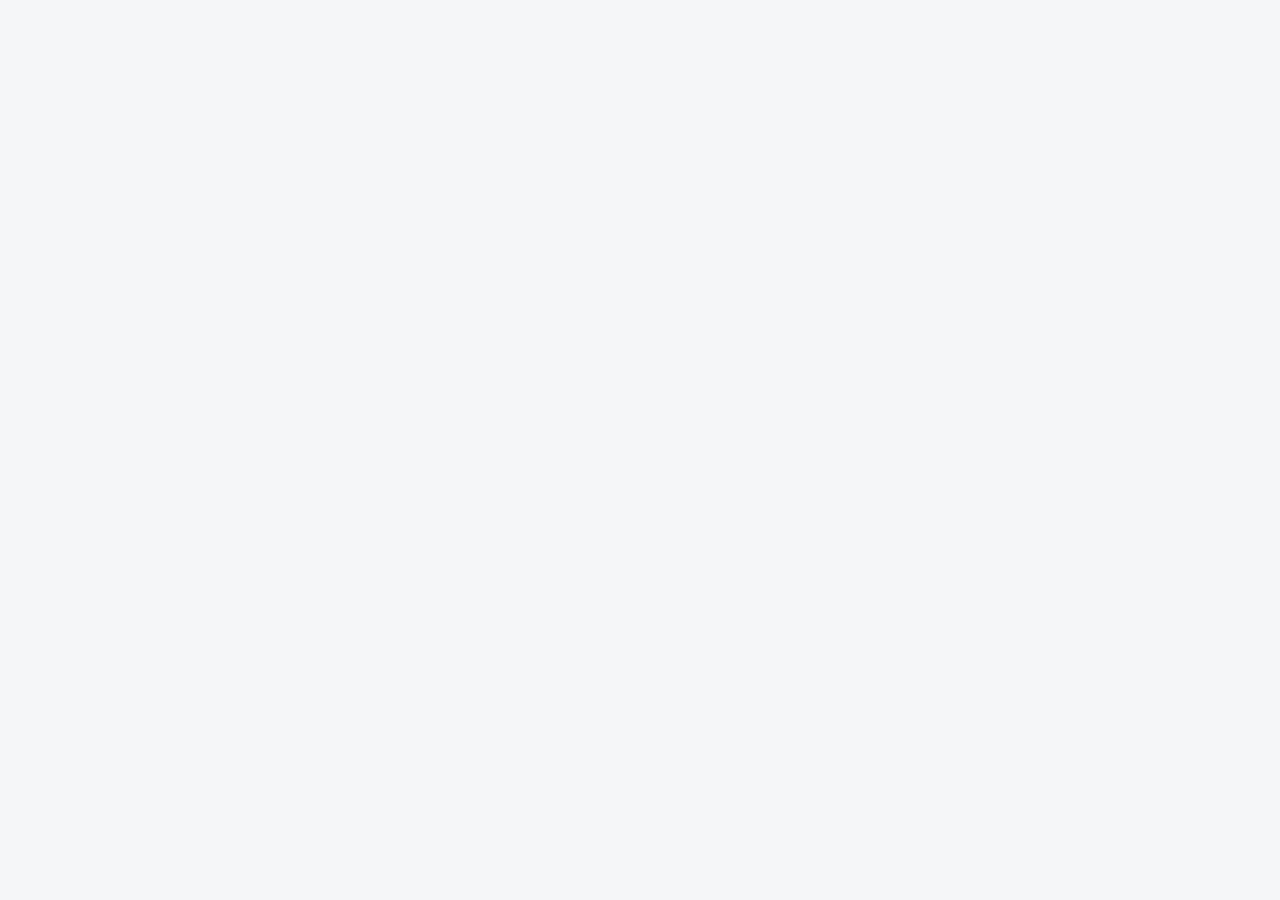
==== grid-layout/index.html @ 31b71577 "Initial commit grid-layout" ====
<!DOCTYPE html>
<html lang="ja">
<head>
	<meta charset="UTF-8">
	<title>Grid Layout</title>
  <link rel="stylesheet" href="css/reset.css">
  <link rel="stylesheet" href="css/style.css">
</head>
<body>
</body>
</html>
---- grid-layout/css/style.css ----
@charset "UTF-8";

html {
	font-size: 62.5%;
}

body {
	padding: 30px;
	background-color: #f6f7fb;
	color: #333;
	font-size: 1.2rem;
	font-family: "Hiragino Kaku Gothic ProN", Meiryo, sans-serif;
}

*, *::before, *::after {
	box-sizing: border-box;
}

a:link, a:visited, a:hover, a:active {
	color: #7c5119;
	text-decoration: none;
}
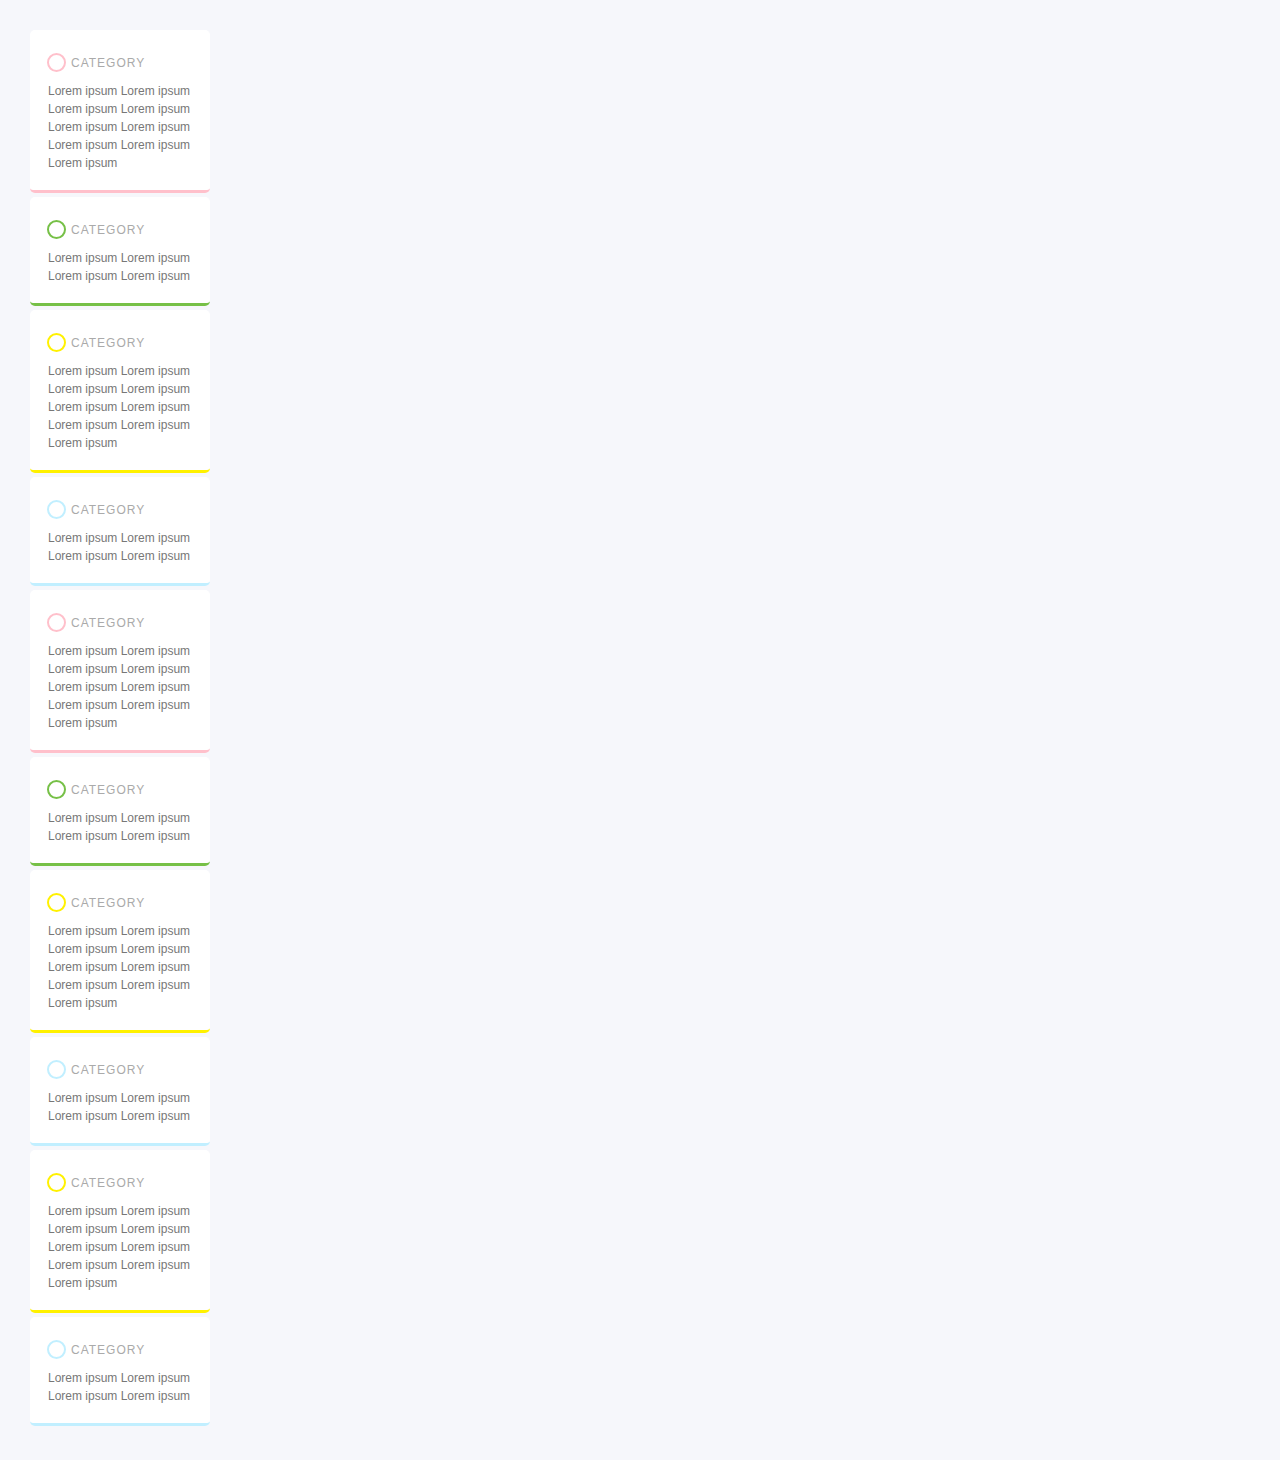
==== commit 21e71486: "add small box" ====
--- a/grid-layout/index.html
+++ b/grid-layout/index.html
@@ -7,5 +7,83 @@
   <link rel="stylesheet" href="css/style.css">
 </head>
 <body>
+  <section class="item item-maindish">
+    <a href="#">
+      <img class="image" src="images/image_S_1.jpg" alt="">
+      <div class="category">CATEGORY</div>
+      <p class="description">Lorem ipsum Lorem ipsum Lorem ipsum Lorem ipsum Lorem ipsum Lorem ipsum Lorem ipsum Lorem ipsum Lorem ipsum</p>
+    </a>
+  </section>
+  <section class="item item-appetizer">
+    <a href="#">
+      <img class="image" src="images/image_S_2.jpg" alt="">
+      <div class="category">CATEGORY</div>
+      <p class="description">Lorem ipsum Lorem ipsum Lorem ipsum Lorem ipsum</p>
+    </a>
+  </section>
+  <section class="item item-column">
+    <a href="#">
+      <img class="image" src="images/image_S_3.jpg" alt="">
+      <div class="category">CATEGORY</div>
+      <p class="description">Lorem ipsum Lorem ipsum Lorem ipsum Lorem ipsum Lorem ipsum Lorem ipsum Lorem ipsum Lorem ipsum Lorem ipsum</p>
+    </a>
+  </section>
+  <section class="item item-breaktime">
+    <a href="#">
+      <img class="image" src="images/image_S_4.jpg" alt="">
+      <div class="category">CATEGORY</div>
+      <p class="description">Lorem ipsum Lorem ipsum Lorem ipsum Lorem ipsum</p>
+    </a>
+  </section>
+  <section class="item item-maindish">
+    <a href="#">
+      <img class="image" src="images/image_S_5.jpg" alt="">
+      <div class="category">CATEGORY</div>
+      <p class="description">Lorem ipsum Lorem ipsum Lorem ipsum Lorem ipsum Lorem ipsum Lorem ipsum Lorem ipsum Lorem ipsum Lorem ipsum</p>
+    </a>
+  </section>
+  <section class="item item-appetizer">
+    <a href="#">
+      <img class="image" src="images/image_S_6.jpg" alt="">
+      <div class="category">CATEGORY</div>
+      <p class="description">Lorem ipsum Lorem ipsum Lorem ipsum Lorem ipsum</p>
+    </a>
+  </section>
+  <section class="item item-column">
+    <a href="#">
+      <img class="image" src="images/image_S_7.jpg" alt="">
+      <div class="category">CATEGORY</div>
+      <p class="description">Lorem ipsum Lorem ipsum Lorem ipsum Lorem ipsum Lorem ipsum Lorem ipsum Lorem ipsum Lorem ipsum Lorem ipsum</p>
+    </a>
+  </section>
+  <section class="item item-breaktime">
+    <a href="#">
+      <img class="image" src="images/image_S_8.jpg" alt="">
+      <div class="category">CATEGORY</div>
+      <p class="description">Lorem ipsum Lorem ipsum Lorem ipsum Lorem ipsum</p>
+    </a>
+  </section>
+  <section class="item item-column">
+    <a href="#">
+      <img class="image" src="images/image_S_9.jpg" alt="">
+      <div class="category">CATEGORY</div>
+      <p class="description">Lorem ipsum Lorem ipsum Lorem ipsum Lorem ipsum Lorem ipsum Lorem ipsum Lorem ipsum Lorem ipsum Lorem ipsum</p>
+    </a>
+  </section>
+  <section class="item item-breaktime">
+    <a href="#">
+      <img class="image" src="images/image_S_10.jpg" alt="">
+      <div class="category">CATEGORY</div>
+      <p class="description">Lorem ipsum Lorem ipsum Lorem ipsum Lorem ipsum</p>
+    </a>
+  </section>
+  <script src="http://cdnjs.cloudflare.com/ajax/libs/masonry/3.3.0/masonry.pkgd.js"></script>
+  <script>
+    new Masonry('body', {
+      itemSelector: '.item',
+      columnWidth: 180,
+      gutter: 4
+    });
+  </script>
 </body>
 </html>--- a/grid-layout/css/style.css
+++ b/grid-layout/css/style.css
@@ -19,4 +19,76 @@
 a:link, a:visited, a:hover, a:active {
 	color: #7c5119;
 	text-decoration: none;
-}+}
+
+.item {
+	width: 180px;
+	margin-bottom: 4px;
+	padding: 8px;
+	border-bottom: 3px solid;
+	border-radius: 5px;
+	background-color: #fff;
+}
+
+.item .image {
+	display: block;
+	width: 100%;
+}
+
+.item .category {
+	margin: 15px 9px 10px;
+	color: #aaa;
+	letter-spacing: 1px;
+	font-family: "Trebuchet MS", "Hiragino Kaku Gothic ProN", Meiryo, sans-serif;
+}
+
+.item .category::before {
+	content: '';
+	display: inline-block;
+	width: 19px;
+	height: 19px;
+	margin-right: 5px;
+	border: 2px solid;
+	border-radius: 50%;
+	vertical-align: -5px;
+}
+
+.item .description {
+	margin: 10px;
+	line-height: 1.5;
+}
+
+.item > a {
+	display: block;
+	margin: -8px -8px -11px;
+	padding: 8px 8px 11px;
+	border-radius: inherit;
+	color: #777;
+	transition: all 0.3s;
+}
+
+.item > a:hover {
+	box-shadow: 0 0 6px -1px rgba(0, 0, 0, 0.3);
+	opacity: 0.8;
+}
+
+.item-maindish,
+.item-maindish .category::before {
+	border-color: #FFC0CB;
+}
+
+.item-appetizer,
+.item-appetizer .category::before {
+	border-color: #76C047;
+}
+
+.item-column,
+.item-column .category::before {
+	border-color: #FFF100;
+}
+
+.item-breaktime,
+.item-breaktime .category::before {
+	border-color: #C1EFFF;
+}
+
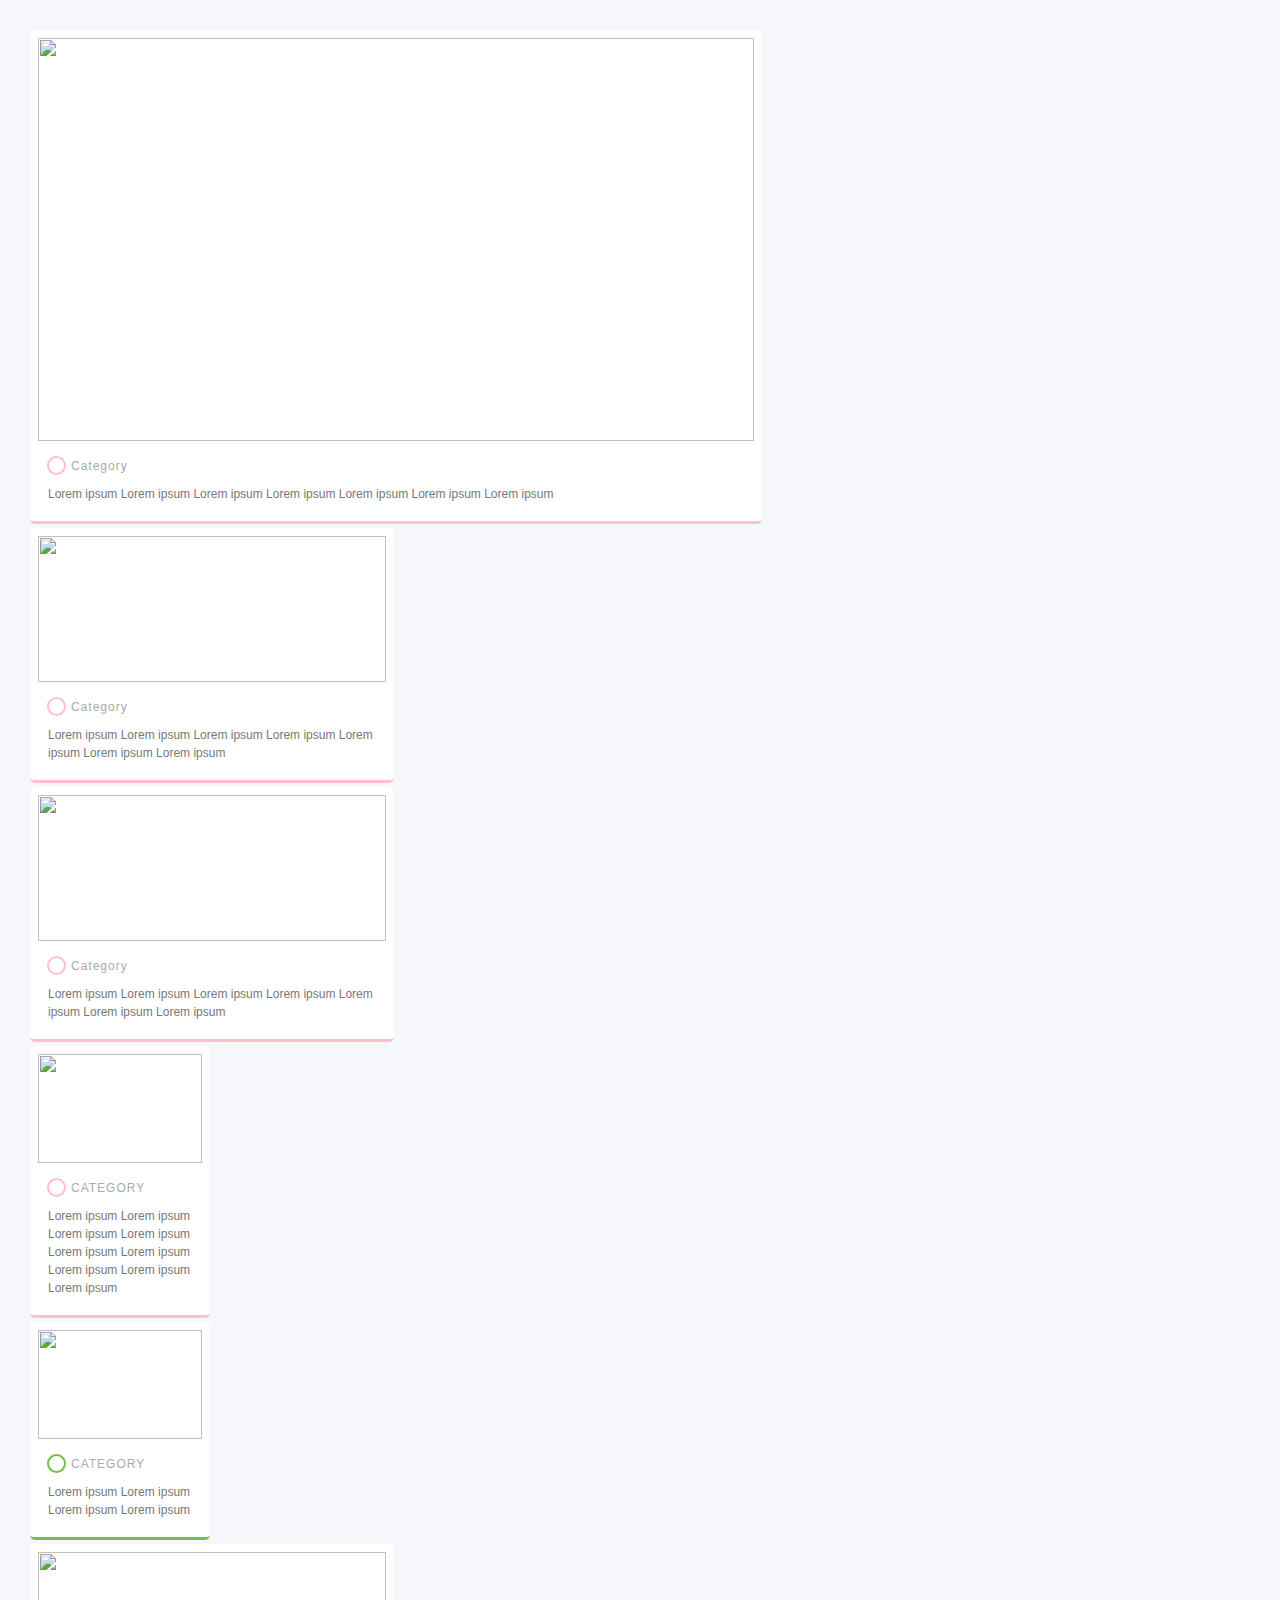
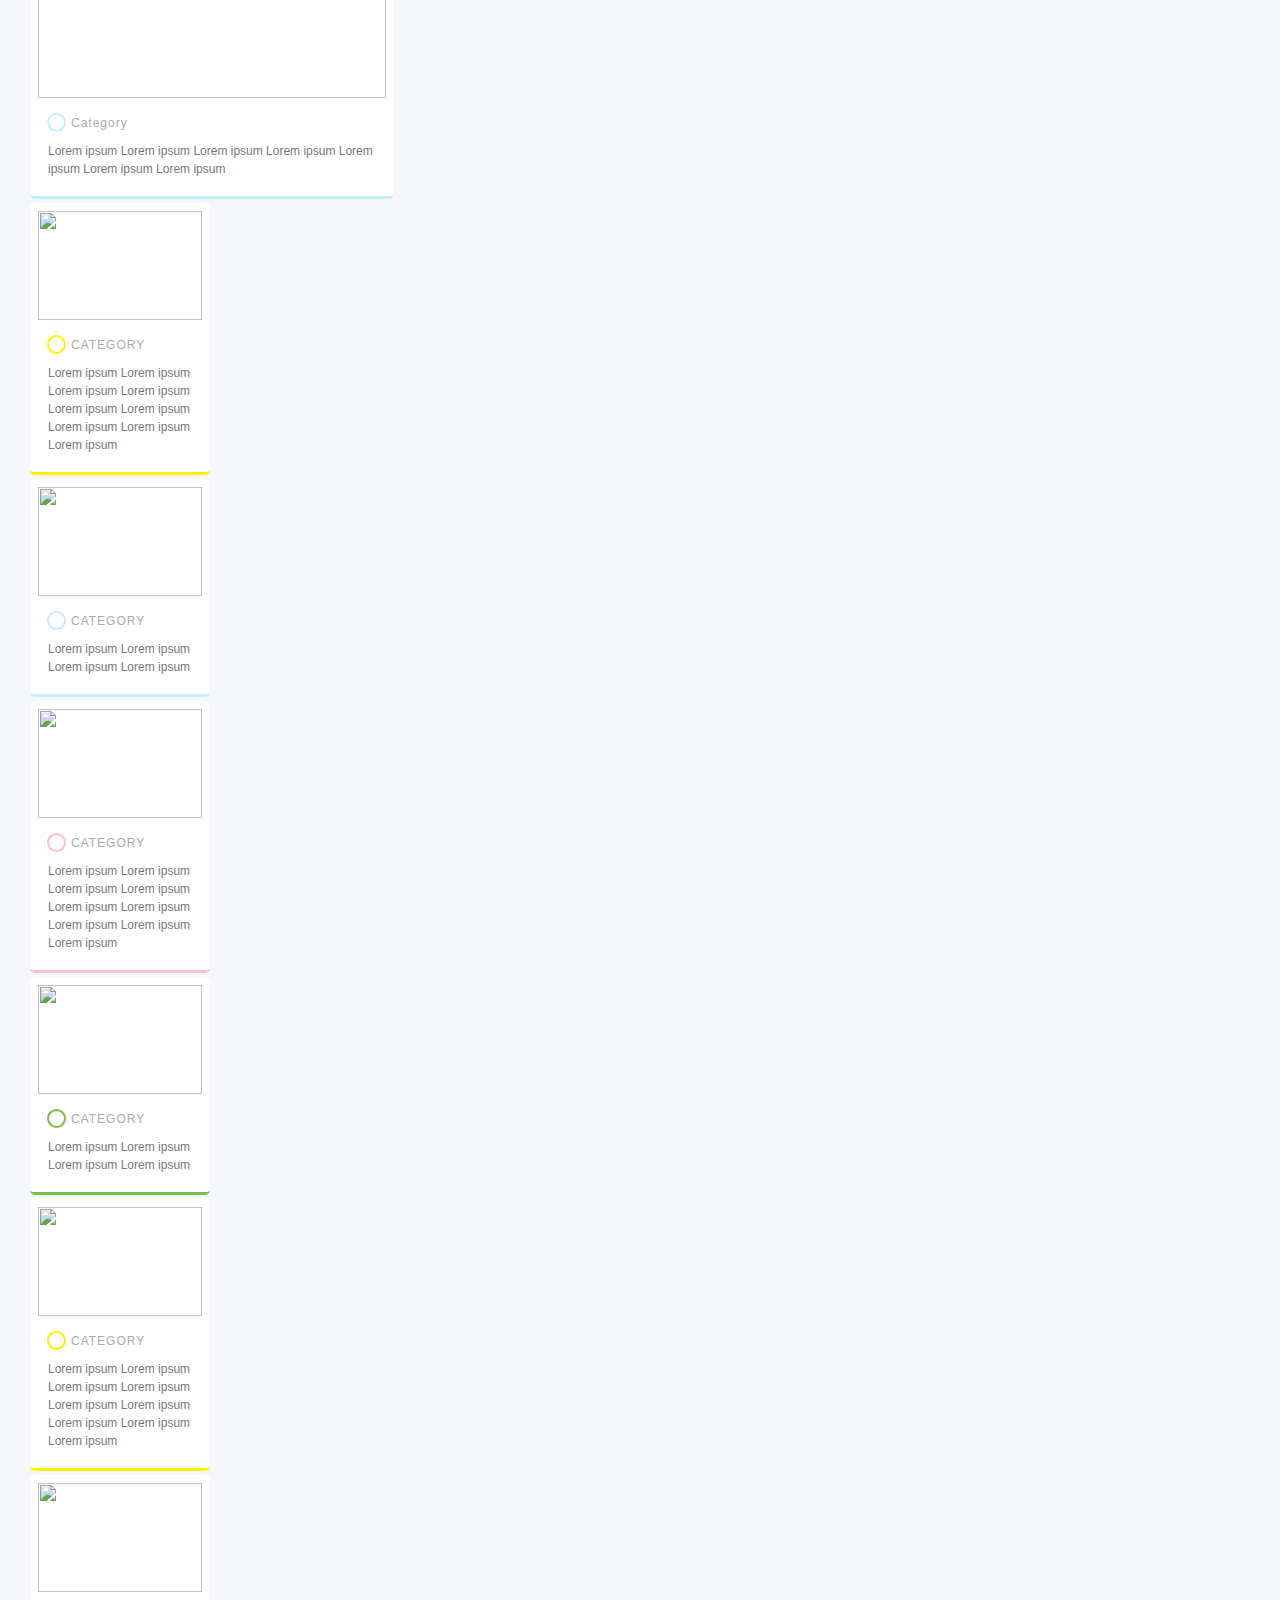
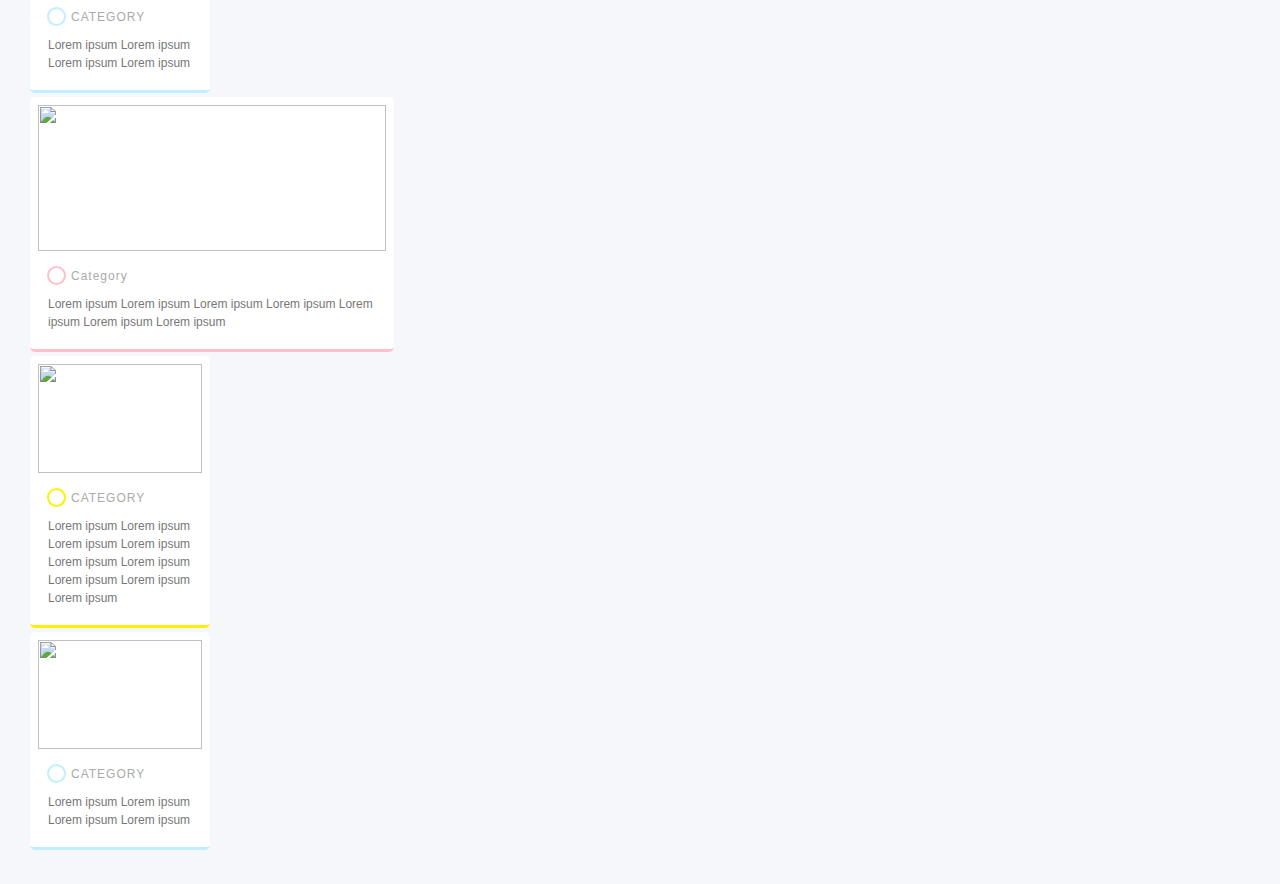
==== commit 3a1f0842: "add middle box and large box" ====
--- a/grid-layout/index.html
+++ b/grid-layout/index.html
@@ -7,6 +7,28 @@
   <link rel="stylesheet" href="css/style.css">
 </head>
 <body>
+  <section class="item item-l item-maindish">
+    <a href="#">
+      <img class="image" src="images/image_L_1.jpg">
+      <div class="category">Category</div>
+      <p class="description">Lorem ipsum Lorem ipsum Lorem ipsum Lorem ipsum Lorem ipsum Lorem ipsum Lorem ipsum</p>
+    </a>
+  </section>
+  <section class="item item-m item-maindish">
+    <a href="#">
+      <img class="image" src="images/image_M_1.jpg">
+      <div class="category">Category</div>
+      <p class="description">Lorem ipsum Lorem ipsum Lorem ipsum Lorem ipsum Lorem ipsum Lorem ipsum Lorem ipsum</p>
+    </a>
+  </section>
+  <section class="item item-m item-maindish">
+    <a href="#">
+      <img class="image" src="images/image_M_2.jpg">
+      <div class="category">Category</div>
+      <p class="description">Lorem ipsum Lorem ipsum Lorem ipsum Lorem ipsum Lorem ipsum Lorem ipsum Lorem ipsum</p>
+    </a>
+  </section>
+
   <section class="item item-maindish">
     <a href="#">
       <img class="image" src="images/image_S_1.jpg" alt="">
@@ -21,6 +43,15 @@
       <p class="description">Lorem ipsum Lorem ipsum Lorem ipsum Lorem ipsum</p>
     </a>
   </section>
+
+  <section class="item item-m item-breaktime">
+    <a href="#">
+      <img class="image" src="images/image_M_3.jpg">
+      <div class="category">Category</div>
+      <p class="description">Lorem ipsum Lorem ipsum Lorem ipsum Lorem ipsum Lorem ipsum Lorem ipsum Lorem ipsum</p>
+    </a>
+  </section>
+
   <section class="item item-column">
     <a href="#">
       <img class="image" src="images/image_S_3.jpg" alt="">
@@ -63,6 +94,15 @@
       <p class="description">Lorem ipsum Lorem ipsum Lorem ipsum Lorem ipsum</p>
     </a>
   </section>
+
+  <section class="item item-m item-maindish">
+    <a href="#">
+      <img class="image" src="images/image_M_4.jpg">
+      <div class="category">Category</div>
+      <p class="description">Lorem ipsum Lorem ipsum Lorem ipsum Lorem ipsum Lorem ipsum Lorem ipsum Lorem ipsum</p>
+    </a>
+  </section>
+
   <section class="item item-column">
     <a href="#">
       <img class="image" src="images/image_S_9.jpg" alt="">
--- a/grid-layout/css/style.css
+++ b/grid-layout/css/style.css
@@ -33,6 +33,7 @@
 .item .image {
 	display: block;
 	width: 100%;
+	height: 109px; // box毎に画像の高さが決まってる場合
 }
 
 .item .category {
@@ -92,3 +93,18 @@
 	border-color: #C1EFFF;
 }
 
+.item-m {
+	width: 364px;
+}
+
+.item-m .image {
+	height: 146px; // box毎に画像の高さが決まってる場合
+}
+
+.item-l {
+	width: 732px;
+}
+
+.item-l .image {
+	height: 403px; // box毎に画像の高さが決まってる場合
+}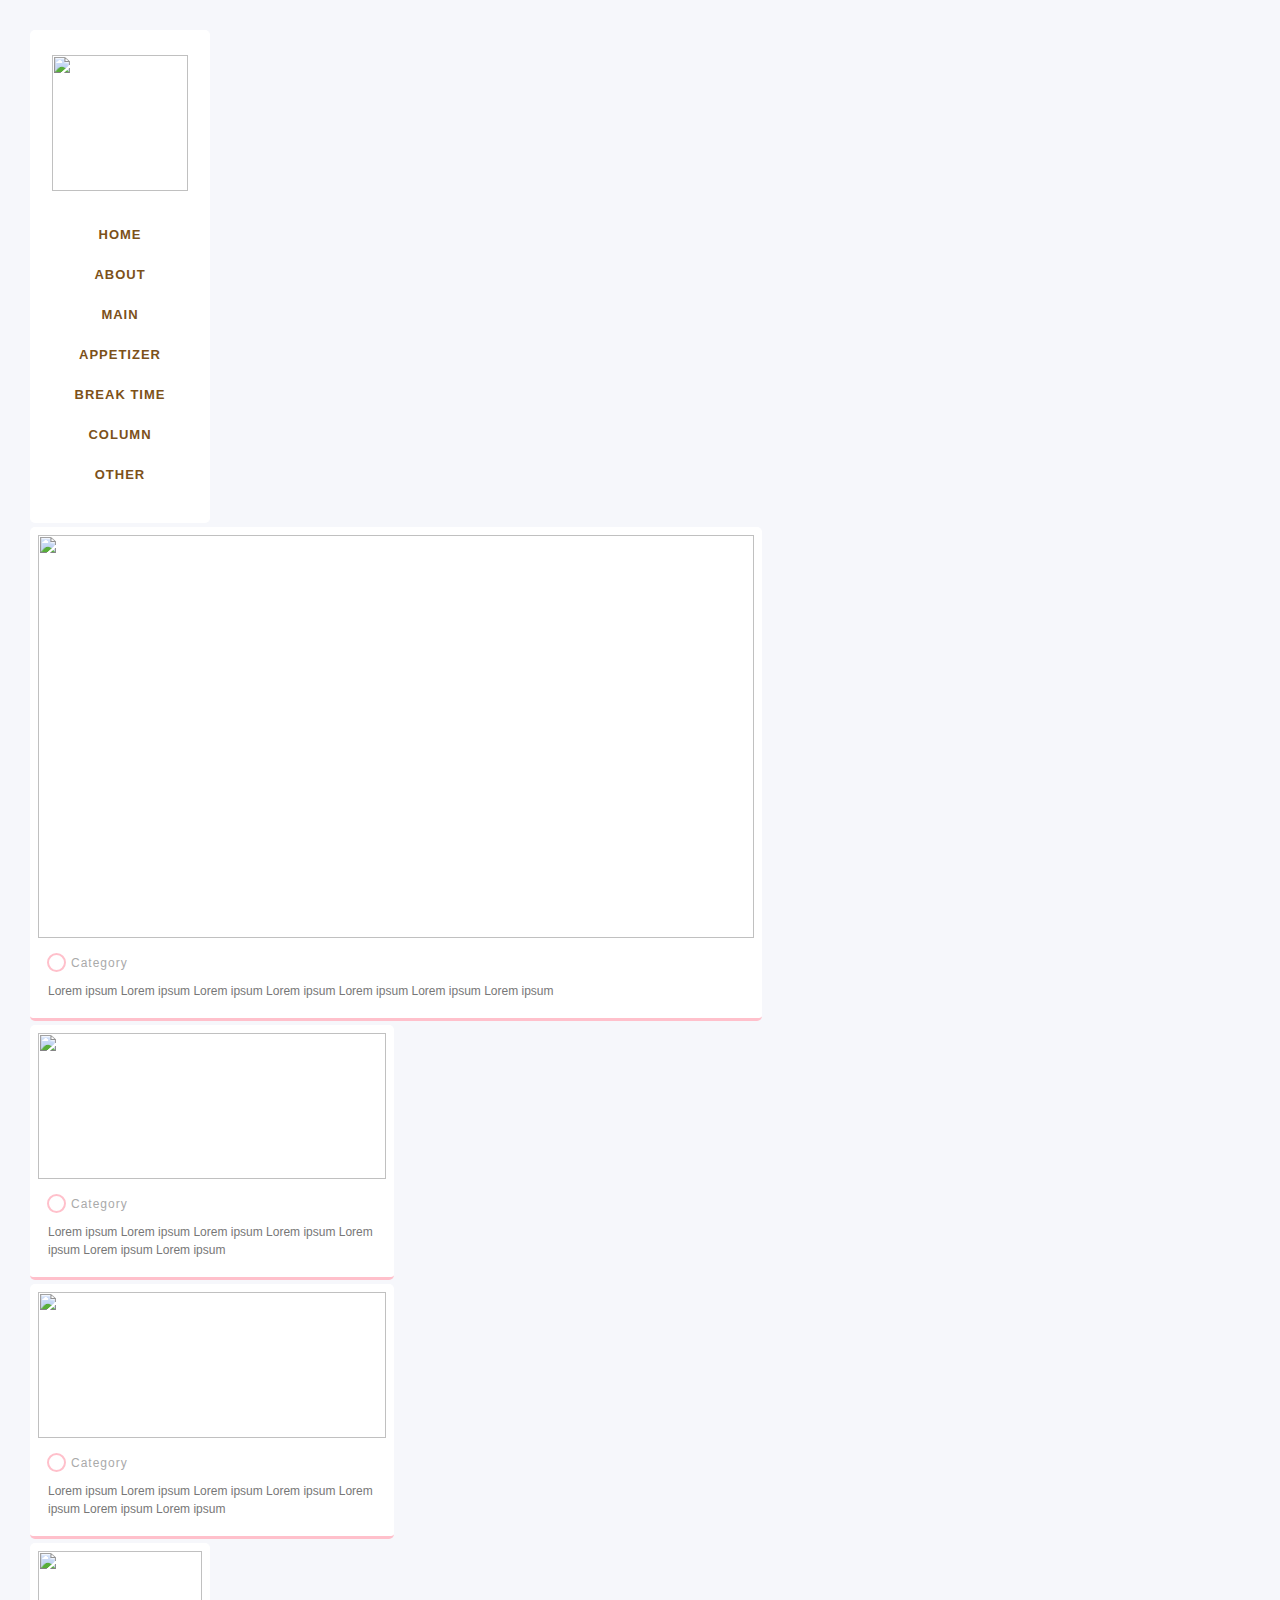
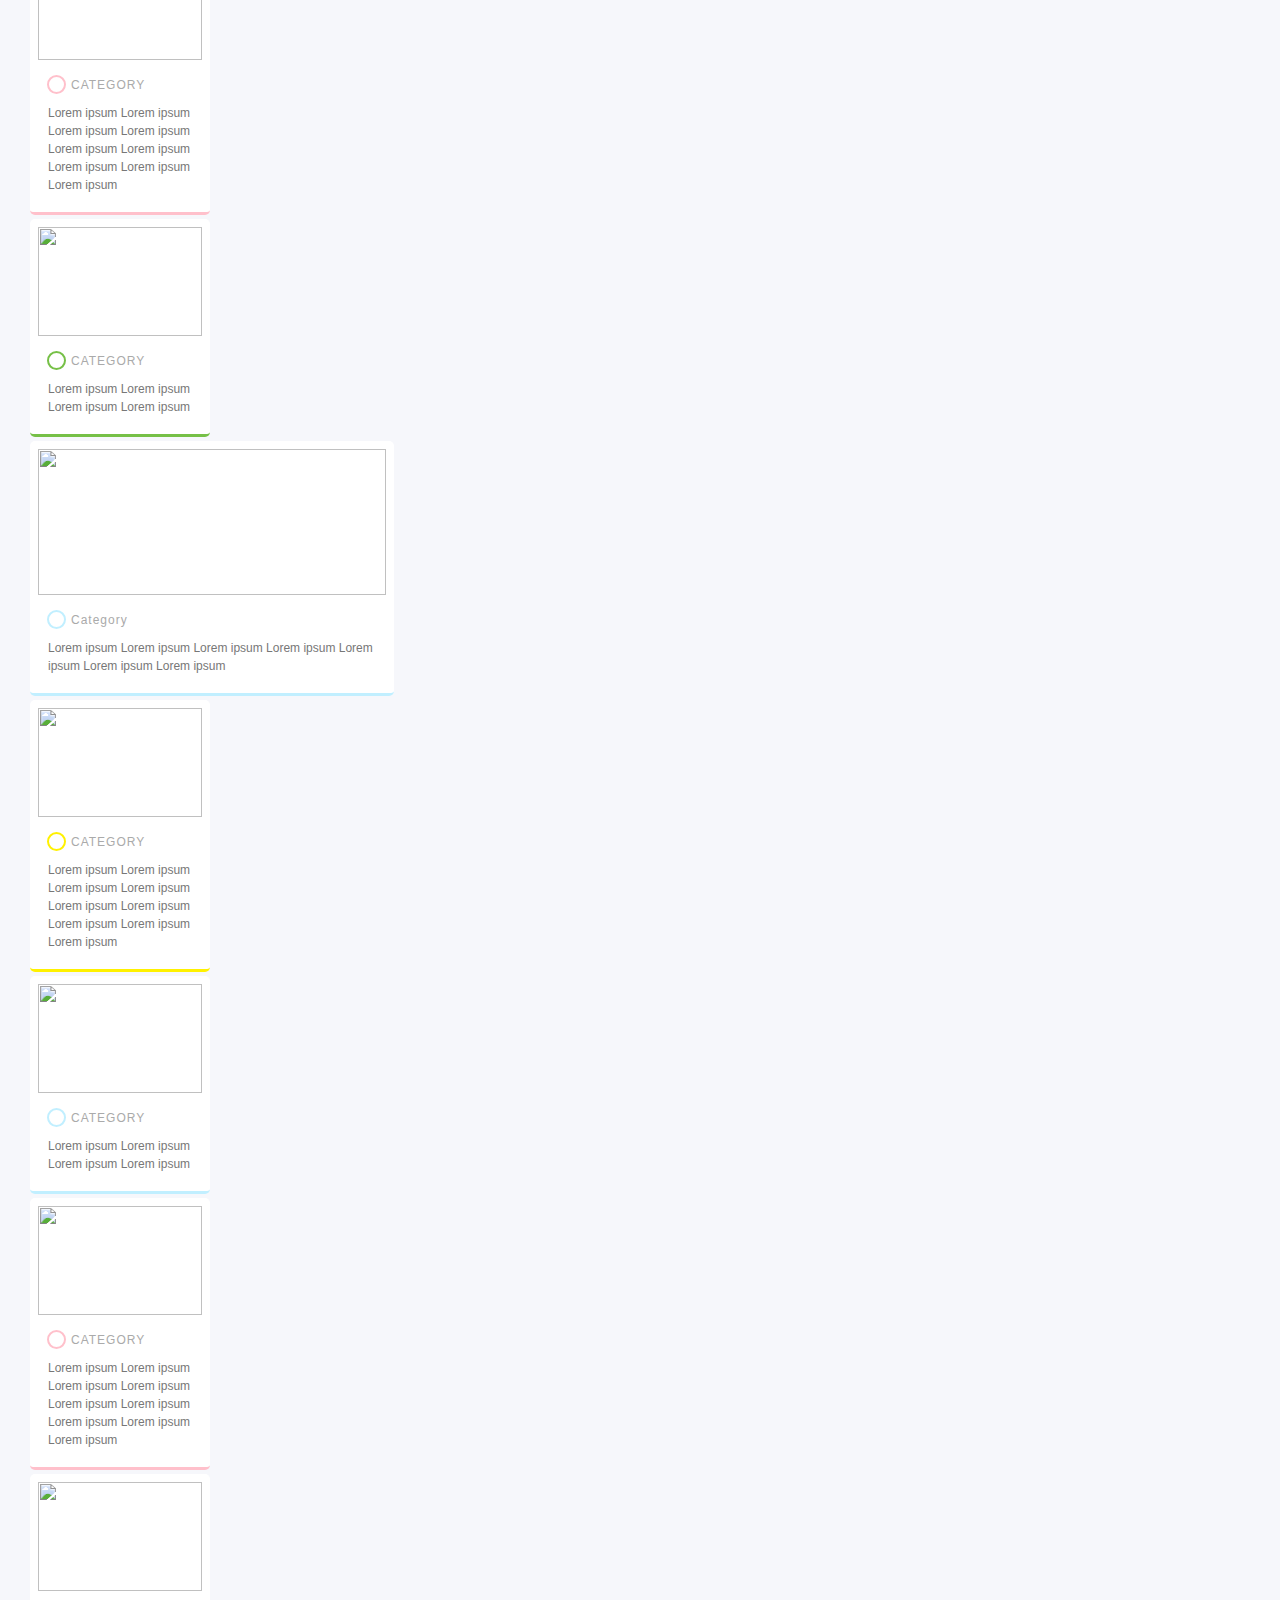
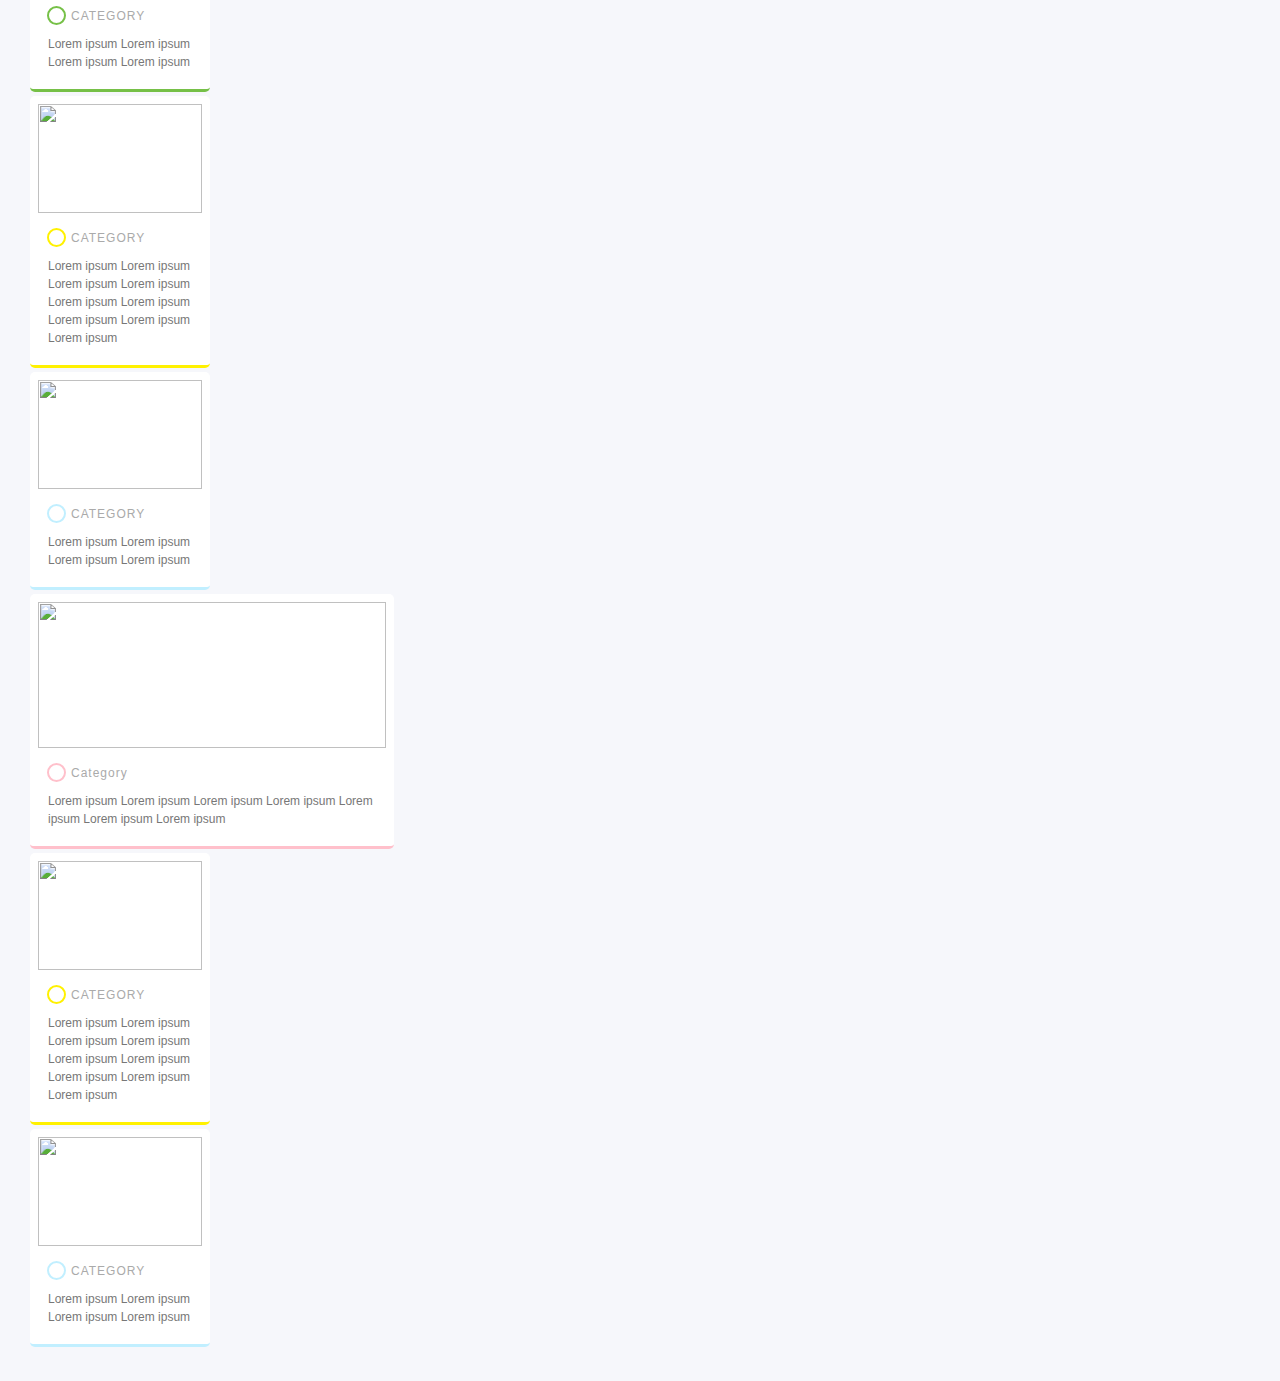
==== commit 5f5d89c7: "add header" ====
--- a/grid-layout/index.html
+++ b/grid-layout/index.html
@@ -7,6 +7,25 @@
   <link rel="stylesheet" href="css/style.css">
 </head>
 <body>
+  <header class="header item">
+    <h1>
+      <a href="#">
+        <img class="logo" src="images/logo.png" alt="">
+      </a>
+    </h1>
+    <nav class="nav">
+      <ul>
+        <li class="nav-item"><a href="#">HOME</a></li>
+        <li class="nav-item"><a href="#">ABOUT</a></li>
+        <li class="nav-item"><a href="#">MAIN</a></li>
+        <li class="nav-item"><a href="#">APPETIZER</a></li>
+        <li class="nav-item"><a href="#">BREAK TIME</a></li>
+        <li class="nav-item"><a href="#">COLUMN</a></li>
+        <li class="nav-item"><a href="#">OTHER</a></li>
+      </ul>
+    </nav>
+  </header>
+
   <section class="item item-l item-maindish">
     <a href="#">
       <img class="image" src="images/image_L_1.jpg">
--- a/grid-layout/css/style.css
+++ b/grid-layout/css/style.css
@@ -107,4 +107,51 @@
 
 .item-l .image {
 	height: 403px; // box毎に画像の高さが決まってる場合
-}+}
+
+.header {
+	padding: 25px 0;
+	border-bottom: none;
+	text-align: center;
+}
+
+.logo {
+	width: 136px;
+	height: 136px;
+	transition: -webkit-transform 0.3s;
+	transition: transform 0.3s;
+}
+
+.logo:hover {
+	-webkit-transform: rotate(360deg);
+	transform: rotate(360deg);
+}
+
+.nav {
+	margin: 35px auto 10px;
+}
+
+.nav-item {
+	margin-top: 20px;
+	text-align: center;
+	letter-spacing: 1px;
+	font-weight: bold;
+	font-size: 1.3rem;
+}
+
+.nav-item a {
+	display: inline-block;
+}
+
+.nav-item a::after {
+	content: '';
+	display: block;
+	width: 0;
+	margin: 6px auto 0;
+	border-bottom: 1px solid #7C5119;
+	transition: width 0.3s ease-in-out;
+}
+
+.nav-item a:hover::after {
+	width: 100%;
+}
